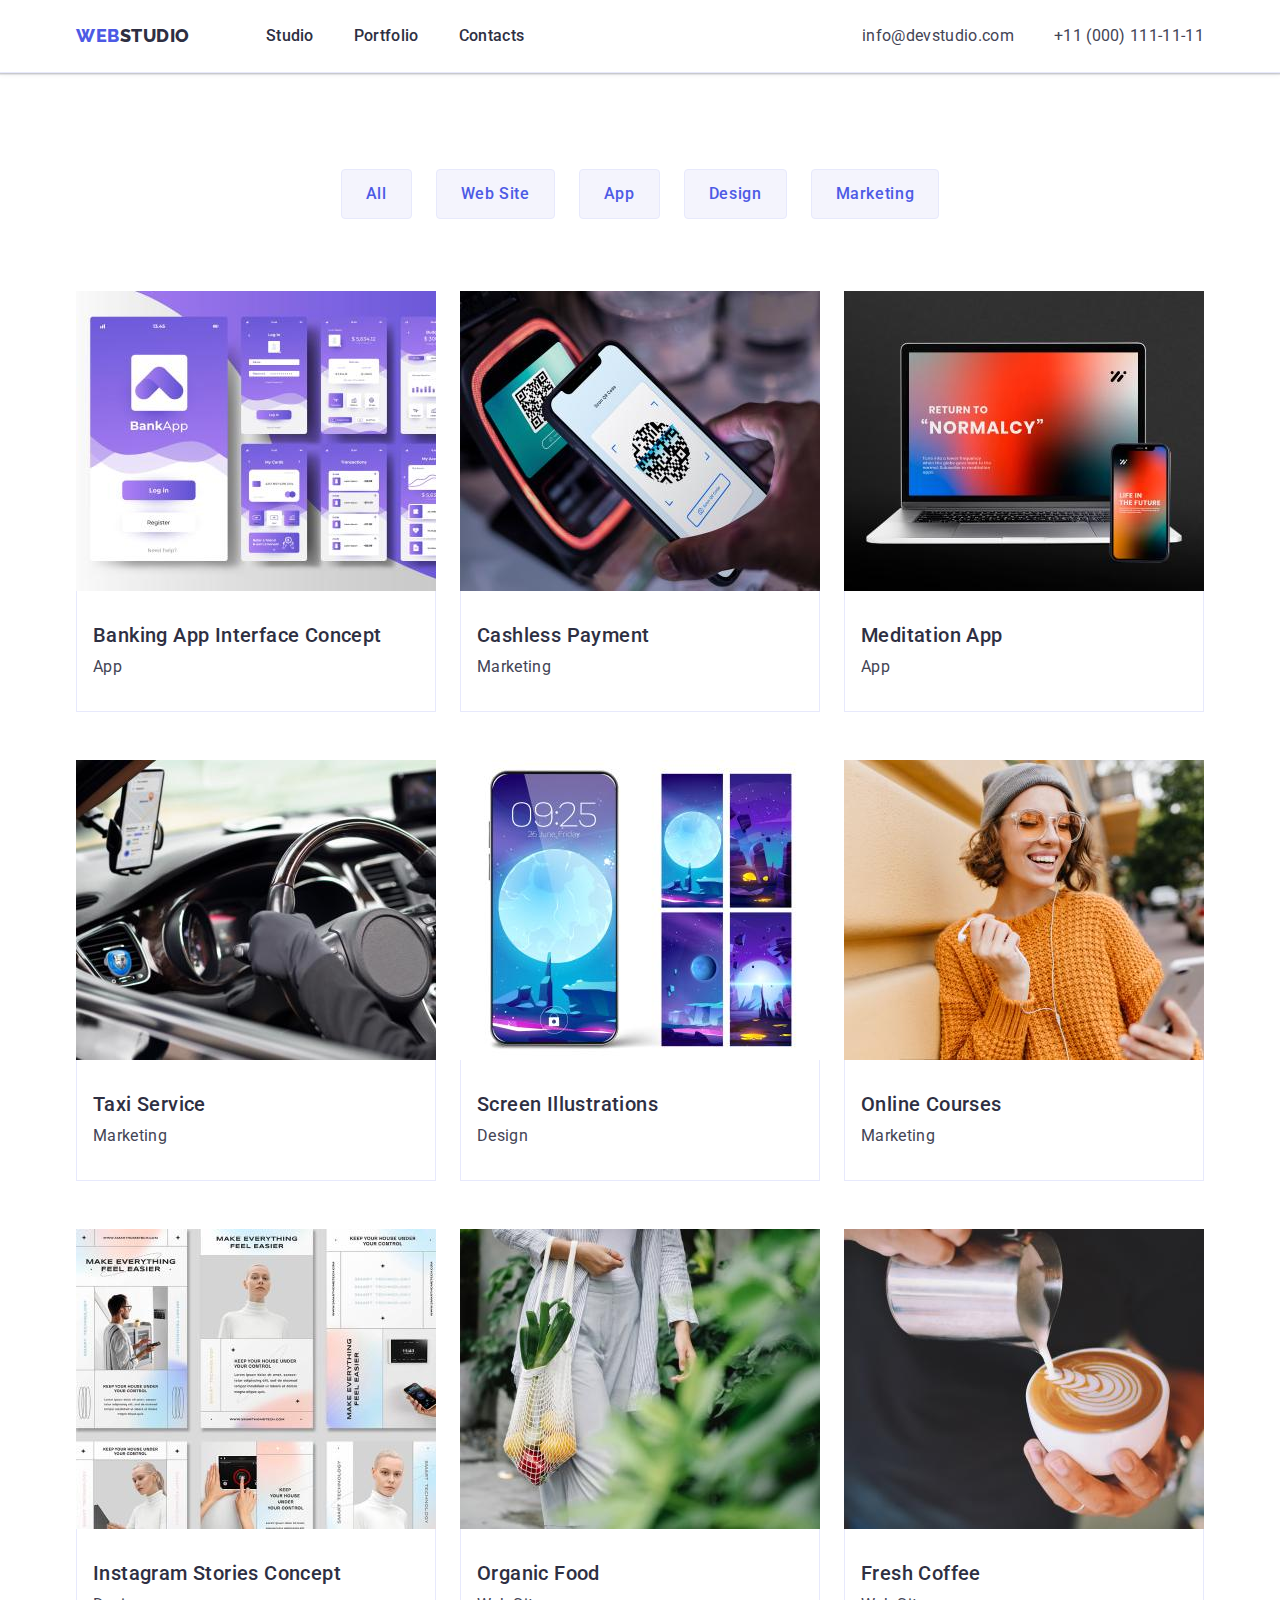
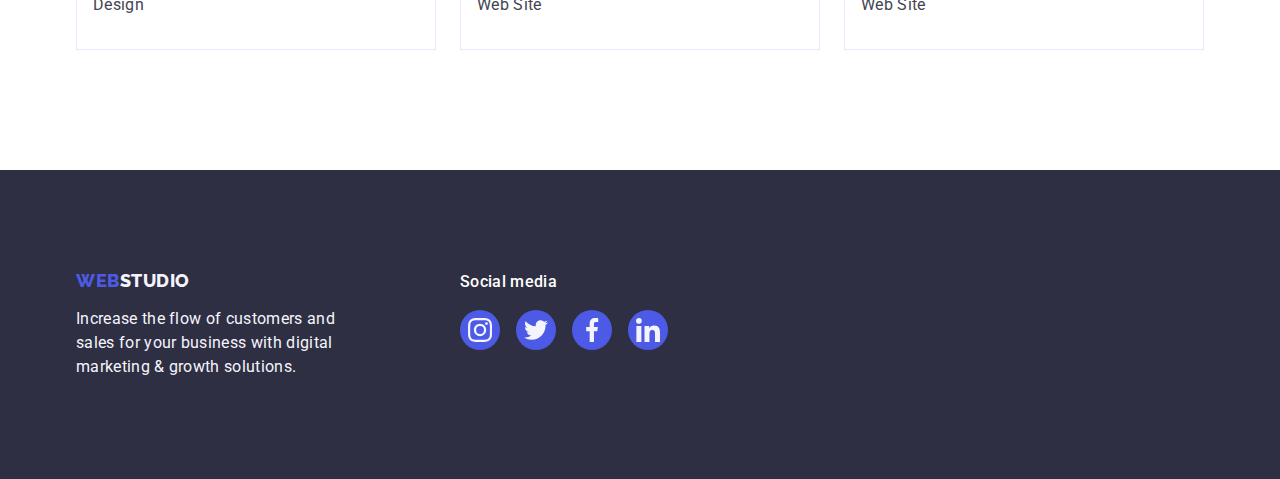
==== portfolio.html @ 7a31bd60 "Initial commit" ====
<!DOCTYPE html>
<html lang="en">
  <head>
    <meta charset="UTF-8" />
    <meta http-equiv="X-UA-Compatible" content="IE=edge" />
    <meta name="viewport" content="width=device-width, initial-scale=1.0" />
    <title>Portfolio</title>

    <link rel="preconnect" href="https://fonts.googleapis.com" />
    <link rel="preconnect" href="https://fonts.gstatic.com" crossorigin />
    <link
      href="https://fonts.googleapis.com/css2?family=Raleway:wght@800&family=Roboto:wght@400;500;700&display=swap"
      rel="stylesheet"
    />
    <link rel="stylesheet" href="./css/modern-normalize.min.css" />
    <link rel="stylesheet" href="./css/styles.css" />
  </head>
  <body>
    <!-- Header section -->
    <header class="header">
      <div class="header-container container">
        <nav class="header-nav">
          <a class="header-nav-logo link" href="./index.html"
            >Web<span class="dark-logo">Studio</span>
          </a>

          <ul class="header-nav-list list">
            <li class="header-nav-item"><a href="./index.html" class="nav-link link">Studio</a></li>
            <li class="header-nav-item"
              ><a class="nav-link link" href="./portfolio.html">Portfolio</a></li
            >
            <li class="header-nav-item"><a class="nav-link link" href="">Contacts</a></li>
          </ul>
        </nav>
        <address class="header-contacts">
          <ul class="header-contacts-list list">
            <li class="header-contacts-item"
              ><a class="contact-link link" href="mailto:info@devstudio.com"
                >info@devstudio.com</a
              ></li
            >
            <li class="header-contacts-item"
              ><a class="contact-link link" href="tel:+110001111111">+11 (000) 111-11-11</a></li
            >
          </ul>
        </address>
      </div>
    </header>

    <main>
      <section class="portfolio">
        <div class="container">
          <h1 hidden>Portfolio</h1>
          <!-- Filters -->
          <ul class="filters-list list">
            <li class="filter-item"><button class="filter-btn" type="button">All</button></li>
            <li class="filter-item"><button class="filter-btn" type="button">Web Site</button></li>
            <li class="filter-item"><button class="filter-btn" type="button">App</button></li>
            <li class="filter-item"><button class="filter-btn" type="button">Design</button></li>
            <li class="filter-item"><button class="filter-btn" type="button">Marketing</button></li>
          </ul>
          <!-- Portfolio -->
          <ul class="portfolio-list list">
            <li class="portfollio-item">
              <a class="portfolio-link link" href="">
                <img
                  class="portfolio-img"
                  src="./images/portfolio/img8.jpg"
                  alt="Banking App Interface Concept"
                  height="300"
                  width="360"
                />
                <div class="portfolio-project">
                  <h2 class="portfolio-subtitle subtitle">Banking App Interface Concept</h2>
                  <p class="portfolio-desc">App</p>
                </div></a
              >
            </li>
            <li class="portfollio-item">
              <a class="portfolio-link link" href="">
                <img
                  class="portfolio-img"
                  src="./images/portfolio/img9.jpg"
                  alt="Cashless Payment"
                  height="300"
                  width="360"
                />
                <div class="portfolio-project">
                  <h2 class="portfolio-subtitle subtitle">Cashless Payment</h2>
                  <p class="portfolio-desc">Marketing</p>
                </div></a
              >
            </li>
            <li class="portfollio-item">
              <a class="portfolio-link link" href="">
                <img
                  class="portfolio-img"
                  src="./images/portfolio/img10.jpg"
                  alt="Meditation App"
                  height="300"
                  width="360"
                />
                <div class="portfolio-project">
                  <h2 class="portfolio-subtitle subtitle">Meditation App</h2>
                  <p class="portfolio-desc">App</p>
                </div>
              </a>
            </li>
            <li class="portfollio-item">
              <a class="portfolio-link link" href="">
                <img
                  class="portfolio-img"
                  src="./images/portfolio/img11.jpg"
                  alt="Taxi Service"
                  height="300"
                  width="360"
                />
                <div class="portfolio-project">
                  <h2 class="portfolio-subtitle subtitle">Taxi Service</h2>
                  <p class="portfolio-desc">Marketing</p>
                </div></a
              >
            </li>
            <li class="portfollio-item">
              <a class="portfolio-link link" href="">
                <img
                  class="portfolio-img"
                  src="./images/portfolio/img12.jpg"
                  alt="Screen Illustrations"
                  height="300"
                  width="360"
                />
                <div class="portfolio-project">
                  <h2 class="portfolio-subtitle subtitle">Screen Illustrations</h2>
                  <p class="portfolio-desc">Design</p></div
                ></a
              >
            </li>
            <li class="portfollio-item">
              <a class="portfolio-link link" href="">
                <img
                  class="portfolio-img"
                  src="./images/portfolio/img13.jpg"
                  alt="Online Courses"
                  height="300"
                  width="360"
                />
                <div class="portfolio-project">
                  <h2 class="portfolio-subtitle subtitle">Online Courses</h2>
                  <p class="portfolio-desc">Marketing</p></div
                ></a
              >
            </li>
            <li class="portfollio-item">
              <a class="portfolio-link link" href="">
                <img
                  class="portfolio-img"
                  src="./images/portfolio/img14.jpg"
                  alt="Instagram Stories Concept"
                  height="300"
                  width="360"
                />
                <div class="portfolio-project">
                  <h2 class="portfolio-subtitle subtitle">Instagram Stories Concept</h2>
                  <p class="portfolio-desc">Design</p>
                </div></a
              >
            </li>
            <li class="portfollio-item">
              <a class="portfolio-link link" href="">
                <img
                  class="portfolio-img"
                  src="./images/portfolio/img15.jpg"
                  alt="Organic Food"
                  height="300"
                  width="360"
                />
                <div class="portfolio-project">
                  <h2 class="portfolio-subtitle subtitle">Organic Food</h2>
                  <p class="portfolio-desc">Web Site</p>
                </div></a
              >
            </li>
            <li class="portfollio-item">
              <a class="portfolio-link link" href="">
                <img
                  class="portfolio-img"
                  src="./images/portfolio/img16.jpg"
                  alt="Fresh Coffee"
                  height="300"
                  width="360"
                />
                <div class="portfolio-project">
                  <h2 class="portfolio-subtitle subtitle">Fresh Coffee</h2>
                  <p class="portfolio-desc">Web Site</p>
                </div></a
              >
            </li>
          </ul>
        </div>
      </section>
    </main>
    <footer class="footer">
      <div class="footer-container container">
        <div class="logo-container">
          <a class="footer-logo link" href="./index.html"
            >Web<span class="light-logo">Studio</span></a
          >
          <p class="footer-desc">
            Increase the flow of customers and sales for your business with digital marketing &
            growth solutions.
          </p></div
        >
        <div class="media-container">
          <p class="media-title">Social media</p>
          <ul class="media-list list">
            <li class="media-item">
              <a class="media-link link" href="" target="_blank" rel="noopener noreferrer">
                <svg class="media-icons" width="24" height="24">
                  <use href="./images/icons.svg#icon-instagram"></use>
                </svg>
              </a>
            </li>
            <li class="media-item">
              <a class="media-link link" href="" target="_blank" rel="noopener noreferrer">
                <svg class="media-icons" width="24" height="24">
                  <use href="./images/icons.svg#icon-twitter"></use>
                </svg> </a
            ></li>
            <li class="media-item">
              <a class="media-link link" href="" target="_blank" rel="noopener noreferrer">
                <svg class="media-icons" width="24" height="24">
                  <use href="./images/icons.svg#icon-facebook"></use>
                </svg> </a
            ></li>
            <li class="media-item">
              <a class="media-link link" href="" target="_blank" rel="noopener noreferrer">
                <svg class="media-icons" width="24" height="24">
                  <use href="./images/icons.svg#icon-linkedin"></use>
                </svg> </a
            ></li>
          </ul>
        </div>
      </div>
    </footer>
  </body>
</html>
---- css/styles.css ----
/**
  |============================
  | Root styles
  |============================
*/
:root {
    /* Colors */
    --color-iris: #4d5ae5;
    --color-ocean: #404bbf;
    --color-navy-blue: #2e2f42;
    --color-green: #31d0aa;
    --color-slate: #434455;
    --color-light-slate: #8e8f99;
    --color-cornflower: #e7e9fc;
    --color-cloud: #f4f4fd;
    --color-white: #ffffff;
    --color-dairy: #fcfcfc;
    --color-bgd: #2e2f42;

    /* Fonts */
    --primary-font: 'Roboto', sans-serif;
    --secondary-font: 'Raleway', sans-serif;
}

/* Flex */

/**
  |============================
  | Base styles
  |============================
*/
body {
    color: var(--color-slate);
    background-color: var(--color-white);
    font-size: 16px;
    font-family: "Roboto", sans-serif;
    line-height: 1.5;
    letter-spacing: 0.02em;
}

.container {
    width: 1158px;
    margin: 0 auto;
    padding: 0 15px;
}

/* reset start */
h1,
h2,
h3,
h4,
h5,
h6,
ul,
p {
    margin: 0;
}

img {
    display: block;
    max-width: 100%;
    height: auto;
}

button {
    cursor: pointer;
}

.list {
    list-style: none;
    margin: 0;
    padding: 0;
}

.link {
    text-decoration: none;
}

.visually-hidden {
    position: absolute;
    width: 1px;
    height: 1px;
    margin: -1px;
    border: 0;
    padding: 0;
    white-space: nowrap;
    clip-path: inset(100%);
    clip: rect(0 0 0 0);
    overflow: hidden;
}

section {}

/**
  |============================
  | Header styles
  |============================
*/
.header {
    border-bottom: 1px solid #e7e9fc;
    box-shadow: 0px 2px 1px rgba(46, 47, 66, 0.08), 0px 1px 1px rgba(46, 47, 66, 0.16), 0px 1px 6px rgba(46, 47, 66, 0.08);
}

.header-container {
    display: flex;
    align-items: center;
}


.header-nav {
    display: flex;
    align-items: center;
}

.header-nav-logo {
    color: var(--color-iris);
    font-family: var(--secondary-font);
    font-weight: 800;
    font-size: 18px;
    line-height: 1.17;
    letter-spacing: 0.03em;
    text-transform: uppercase;
    text-decoration: none;
    margin-right: 76px;
    align-items: center;
}

.dark-logo {
    color: var(--color-navy-blue);
}

.header-nav {
    margin-right: auto;
}

.header-nav-list {
    display: flex;
    align-items: center;
    gap: 40px;
}

.nav-link {
    display: block;
    padding: 24px 0;
    font-weight: 500;
    font-style: normal;
    color: var(--color-navy-blue);
}

.nav-link:hover,
.nav-link:focus {
    color: var(--color-ocean);
}

.header-contacts {
    font-style: normal;
    color: var(--color-slate);
}

.header-contacts-list {
    display: flex;
    margin-right: auto;
    gap: 40px;
}

.contact-link {
    display: block;
    padding: 24px 0;
    font-weight: 400;
    font-style: normal;
    color: var(--color-slate);
}

.contact-link:hover,
.contact-link:focus {
    color: var(--color-ocean);
}

/**
  |============================
  | Hero styles
  |============================
*/
.hero {
    max-width: 1440px;
    margin-left: auto;
    margin-right: auto;
    background-color: var(--color-bgd);
    background-image: linear-gradient(rgba(46, 47, 66, 0.7),
            rgba(46, 47, 66, 0.7)), url(../images/hero/img17.jpg);
    background-repeat: no-repeat;
    background-position: center;
    background-size: cover;
    padding-top: 188px;
    padding-bottom: 188px;
    text-align: center;
}

.main-title {
    font-weight: 700;
    font-size: 56px;
    line-height: 1.07;
    letter-spacing: 0.02em;
    color: var(--color-white);
    max-width: 496px;
    margin-top: 0;
    margin-bottom: 48px;
    margin-left: auto;
    margin-right: auto;
}

.btn {
    min-width: 169px;
    height: 56px;
    padding: 16px 32px;
    border-radius: 4px;
    font-weight: 500;
    font-family: inherit;
    font-size: 16px;
    line-height: 1.5;
    letter-spacing: 0.04em;
    color: var(--color-white);
    background-color: var(--color-iris);
    display: block;
    margin: auto;
    border: none;
}

.btn:hover,
.btn:focus {
    background-color: var(--color-ocean);
}

/**
  |============================
  | Advantages styles
  |============================
*/
.advantages {
    padding: 120px 0;
}

.advantages-list {
    display: flex;
    align-items: baseline;
}

.advantage-item {
    width: 264px;
}

.advantage-item:not(:last-child) {
    margin-right: 24px;
}

.subtitle {
    font-weight: 500;
    font-size: 20px;
    line-height: 1.2;
    letter-spacing: 0.02em;
    color: var(--color-navy-blue);
    margin-bottom: 8px;
}

.desc {
    color: var(--color-slate);
}

.icons-container {
    display: flex;
    align-items: center;
    justify-content: center;
    margin-bottom: 8px;
    height: 112px;
    background: #F4F4FD;
    border-radius: 4px;
}

/*  

     */
/**
  |============================
  | Works styles
  |============================
*/
.title {
    color: var(--color-navy-blue);
    font-weight: 700;
    font-size: 36px;
    line-height: 1.11;
    text-align: center;
    text-transform: capitalize;
    letter-spacing: 0.02em;
    margin-top: 0;
    margin-bottom: 72px;
}

.works-list {
    display: flex;
    align-items: center;
}

.works-section {
    padding-bottom: 120px;
}

.works-item:not(:last-child) {
    margin-right: 24px;
}

/**
  |============================
  | Team styles
  |============================
*/
.team {
    background-color: var(--color-cloud);
    padding: 120px 0;
}

.team-list {
    display: flex;
    align-items: center;
}

.team-item {
    background-color: var(--color-white);
    box-shadow: 0px 1px 6px rgba(46, 47, 66, 0.08), 0px 1px 1px rgba(46, 47, 66, 0.16), 0px 2px 1px rgba(46, 47, 66, 0.08);
    border-radius: 0px 0px 4px 4px;
}

.team-item:not(:last-child) {
    margin-right: 24px;
}

.team-img {}

.team-desc {
    margin-bottom: 8px;
}

.team-name {
    padding: 32px 0;
    text-align: center;
    border-radius: 0px 0px 4px 4px;
}

/* Social icons */

.socials {
    display: flex;
    justify-content: center;
    align-items: center;
    gap: 24px;
}


.socials-item {}

.socials-link {
    display: flex;
    justify-content: center;
    align-items: center;
    width: 40px;
    height: 40px;
    border-radius: 50%;
    background-color: var(--color-iris);
}

.social-icons {
    fill: var(--color-cloud);
}

.socials-link:hover {
    background-color: var(--color-ocean);
}

.socials-link:focus {
    background-color: var(--color-ocean);
}

/**
  |============================
  | Customers styles
  |============================
*/

.customers {
    padding: 120px 0;
}

.customers-title {
    line-height: 1.1;
}

.customers-list {
    display: flex;
    justify-content: center;
    gap: 24px;
    flex-direction: row;
    align-items: flex-start;
    padding: 0px;
}

.customers-link {
    display: flex;
    justify-content: center;
    align-items: center;
    color: var(--color-light-slate);
    border: 1px solid var(--color-light-slate);
    border-radius: 4px;
    width: 168px;
    height: 88px;
}

.customers-icons {
    fill: currentColor;
}

.customers-link:hover .customers-icons,
.customers-link:focus .customers-icons {
    fill: var(--color-ocean);

}

.customers-link:hover,
.customers-link:focus {
    border-color: var(--color-ocean);
}

.customers-link:hover,
.customers-link:focus {
    color: var(--color-ocean);
}

/**
  |============================
  | Footer styles
  |============================
*/
.footer {
    background-color: var(--color-bgd);
    padding-top: 100px;
    padding-bottom: 100px;
}

.footer-container {
    display: flex;
    align-items: baseline;
}

.logo-container {
    display: inline-block;
    margin-right: 120px;
}

.footer-logo {
    color: var(--color-iris);
    font-family: var(--secondary-font);
    font-weight: 800;
    font-size: 18px;
    line-height: 1.17;
    letter-spacing: 0.03em;
    text-transform: uppercase;
    text-decoration: none;
    display: inline-block;
    margin-bottom: 16px;
}

.light-logo {
    color: var(--color-cloud);
}

.footer-desc {
    color: var(--color-cloud);
    max-width: 264px;
}

.media-container {
    display: inline-block;
}

.media-title {
    font-weight: 500;
    font-size: 16px;
    line-height: 24px;
    letter-spacing: 0.02em;
    color: var(--color-white);
    margin-bottom: 16px;
}

.media-list {
    display: flex;
    align-items: center;
    gap: 16px;
}

/* Media icons */


.media-link {
    display: flex;
    justify-content: center;
    align-items: center;
    width: 40px;
    height: 40px;
    border-radius: 50%;
    background-color: var(--color-iris);
}

.media-icons {
    fill: var(--color-cloud)
}

.media-link:hover,
.media-link:focus {
    background-color: var(--color-green);
}

/**
  |============================
  | Portfolio styles
  |============================
*/

.portfolio {
    padding: 96px 0 120px 0;
}

.portfolio-title {}

.filters-list {
    display: flex;
    align-items: center;
    margin: auto;
    margin-bottom: 72px;
    justify-content: center;
}

.filter-item:not(:last-child) {
    margin-right: 24px;
}

.filter-item {}

.filter-btn {
    font-family: inherit;
    background-color: var(--color-cloud);
    font-weight: 500;
    font-size: 16px;
    line-height: 1.5;
    letter-spacing: 0.04em;
    color: var(--color-iris);
    cursor: pointer;
    border: 1px solid #E7E9FC;
    border-radius: 4px;
    display: block;
    margin: auto;
    padding: 12px 24px;
}

.filter-btn:hover,
.filter-btn:focus {
    background-color: var(--color-ocean);
    color: var(--color-white);
    border: 1px solid transparent;
    box-shadow: 0px 3px 1px rgba(0, 0, 0, 0.1), 0px 2px 1px rgba(0, 0, 0, 0.08), 0px 2px 2px rgba(0, 0, 0, 0.12);
}

.portfolio-list {
    display: flex;
    flex-wrap: wrap;
    column-gap: 24px;
    row-gap: 48px;
}

.portfolio-project {
    padding: 32px 16px;
    border-top: none;
    border-right: 1px solid #E7E9FC;
    border-bottom: 1px solid #E7E9FC;
    border-left: 1px solid #E7E9FC;
}

.portfolio-subtitle {
    margin-bottom: 8px;
}

.portfolio-link {
    display: block;
}

.portfolio-link:hover {
    box-shadow:
        0px 1px 6px rgba(46, 47, 66, 0.08), 0px 1px 1px rgba(46, 47, 66, 0.16), 0px 2px 1px rgba(46, 47, 66, 0.08);
}

.portfolio-link:focus {
    box-shadow: 0px 1px 6px rgba(46, 47, 66, 0.08), 0px 1px 1px rgba(46, 47, 66, 0.16), 0px 2px 1px rgba(46, 47, 66, 0.08);
}

.portfolio-img {}

.portfolio-desc {
    color: var(--color-slate);
}

.portfolio-view {}
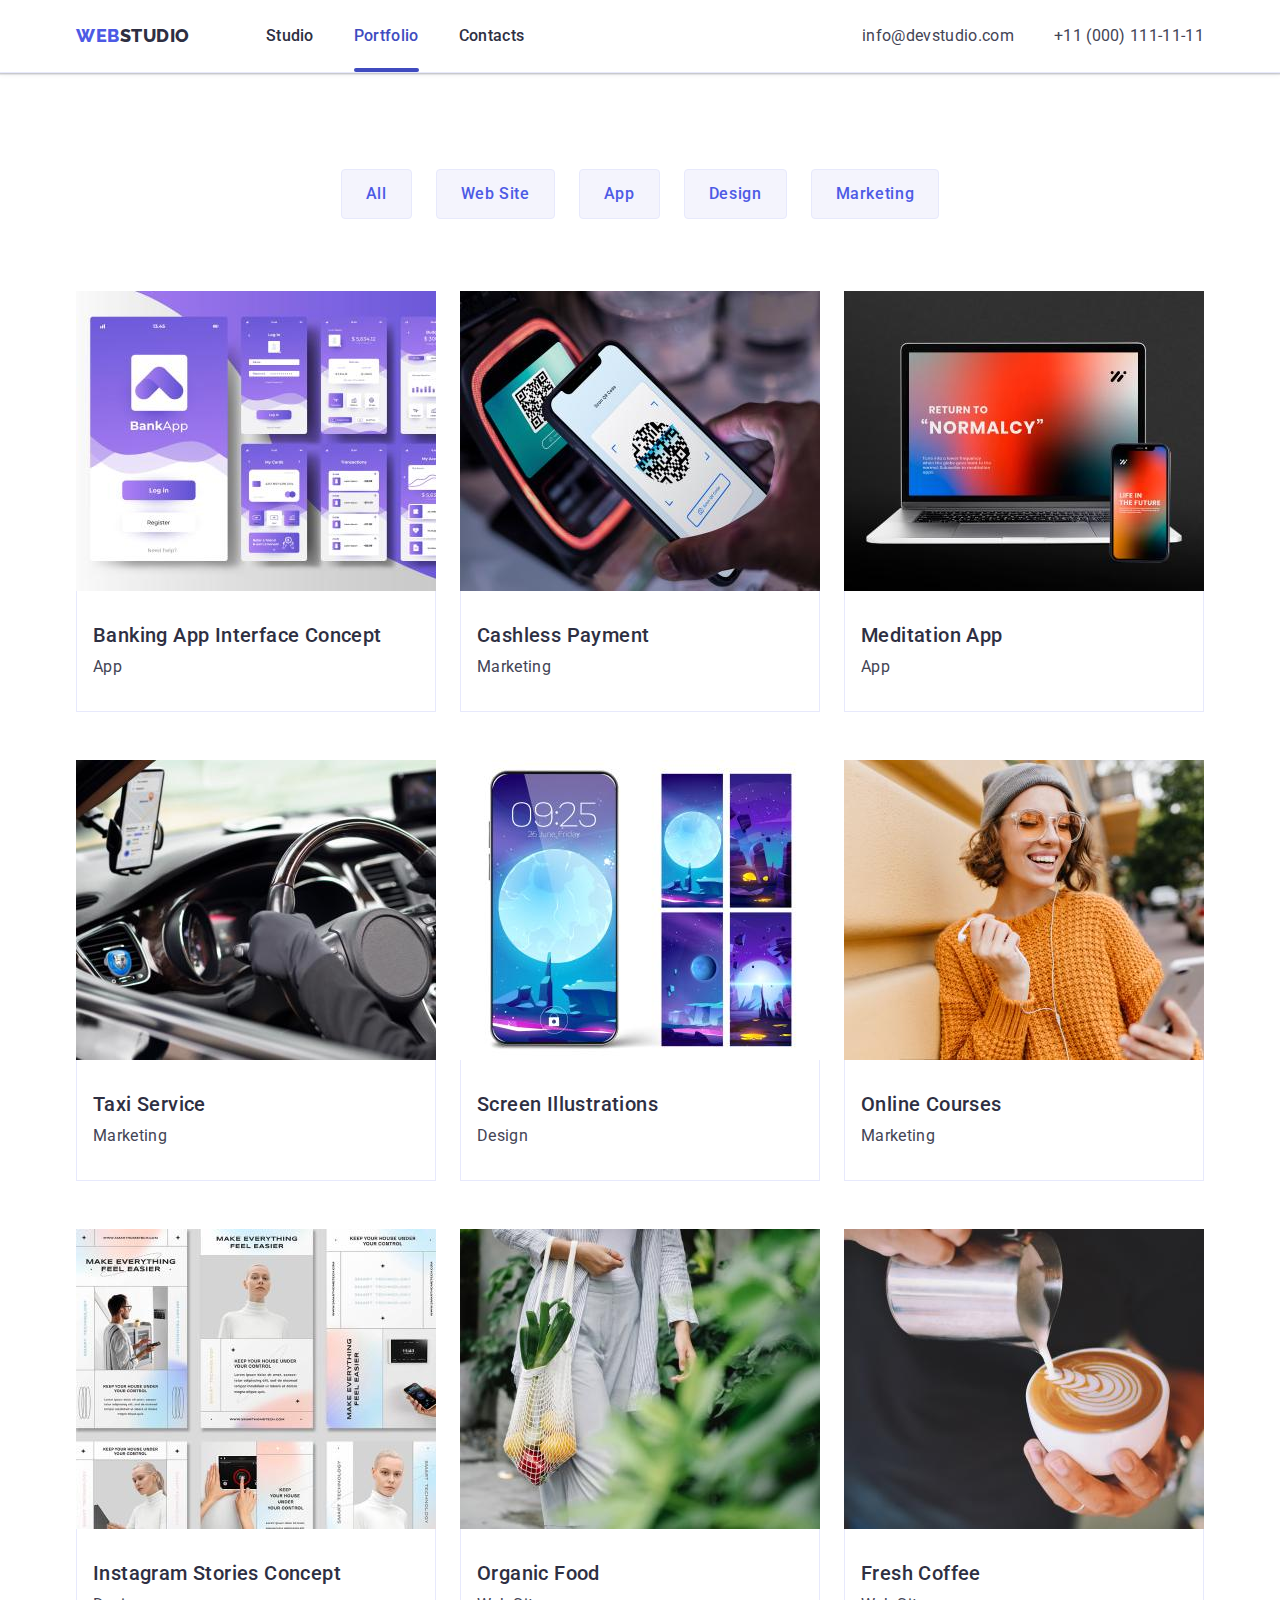
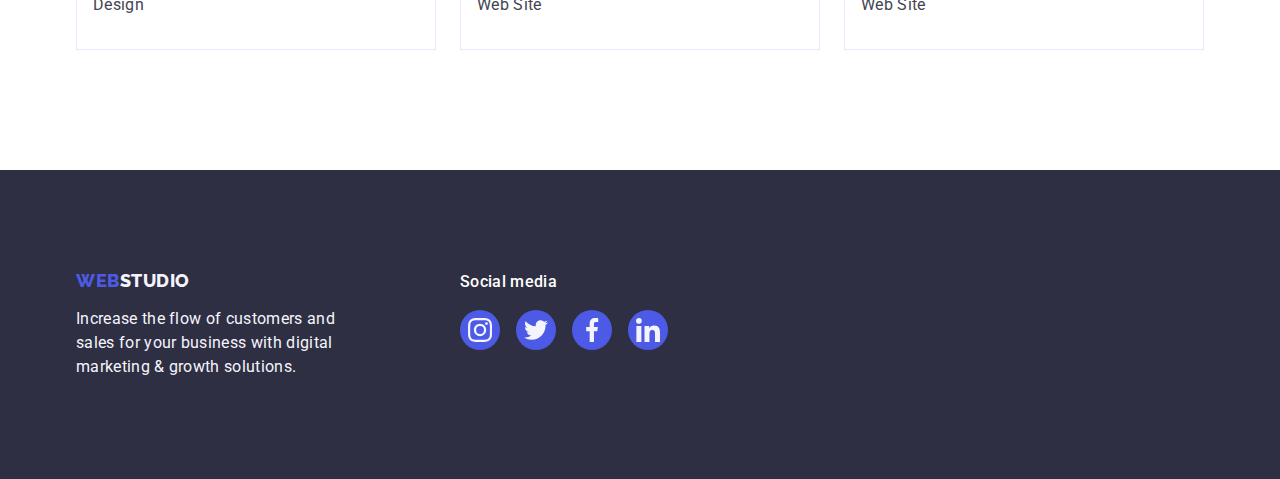
==== commit d1eaf7e5: "first" ====
--- a/portfolio.html
+++ b/portfolio.html
@@ -27,7 +27,7 @@
           <ul class="header-nav-list list">
             <li class="header-nav-item"><a href="./index.html" class="nav-link link">Studio</a></li>
             <li class="header-nav-item"
-              ><a class="nav-link link" href="./portfolio.html">Portfolio</a></li
+              ><a class="nav-link link active" href="./portfolio.html">Portfolio</a></li
             >
             <li class="header-nav-item"><a class="nav-link link" href="">Contacts</a></li>
           </ul>
@@ -63,28 +63,45 @@
           <ul class="portfolio-list list">
             <li class="portfollio-item">
               <a class="portfolio-link link" href="">
-                <img
-                  class="portfolio-img"
-                  src="./images/portfolio/img8.jpg"
-                  alt="Banking App Interface Concept"
-                  height="300"
-                  width="360"
-                />
+                <div class="portfolio-thumb">
+                  <img
+                    class="portfolio-img"
+                    src="./images/portfolio/img8.jpg"
+                    alt="Banking App Interface Concept"
+                    height="300"
+                    width="360"
+                  />
+                  <div class="portfolio-overlay">
+                    <p class="overlay-text"
+                      >14 Stylish and User-Friendly App Design Concepts · Task Manager App · Calorie
+                      Tracker App · Exotic Fruit Ecommerce App · Cloud Storage App</p
+                    >
+                  </div>
+                </div>
                 <div class="portfolio-project">
                   <h2 class="portfolio-subtitle subtitle">Banking App Interface Concept</h2>
                   <p class="portfolio-desc">App</p>
-                </div></a
-              >
-            </li>
-            <li class="portfollio-item">
-              <a class="portfolio-link link" href="">
-                <img
-                  class="portfolio-img"
-                  src="./images/portfolio/img9.jpg"
-                  alt="Cashless Payment"
-                  height="300"
-                  width="360"
-                />
+                </div>
+              </a>
+            </li>
+            <li class="portfollio-item">
+              <a class="portfolio-link link" href="">
+                <div class="portfolio-thumb">
+                  <img
+                    class="portfolio-img"
+                    src="./images/portfolio/img9.jpg"
+                    alt="Cashless Payment"
+                    height="300"
+                    width="360"
+                  />
+                  <div class="portfolio-overlay">
+                    <p class="overlay-text"
+                      >14 Stylish and User-Friendly App Design Concepts · Task Manager App · Calorie
+                      Tracker App · Exotic Fruit Ecommerce App · Cloud Storage App</p
+                    >
+                  </div>
+                </div>
+
                 <div class="portfolio-project">
                   <h2 class="portfolio-subtitle subtitle">Cashless Payment</h2>
                   <p class="portfolio-desc">Marketing</p>
@@ -93,13 +110,21 @@
             </li>
             <li class="portfollio-item">
               <a class="portfolio-link link" href="">
-                <img
-                  class="portfolio-img"
-                  src="./images/portfolio/img10.jpg"
-                  alt="Meditation App"
-                  height="300"
-                  width="360"
-                />
+                <div class="portfolio-thumb"
+                  ><img
+                    class="portfolio-img"
+                    src="./images/portfolio/img10.jpg"
+                    alt="Meditation App"
+                    height="300"
+                    width="360"
+                  />
+                  <div class="portfolio-overlay">
+                    <p class="overlay-text"
+                      >14 Stylish and User-Friendly App Design Concepts · Task Manager App · Calorie
+                      Tracker App · Exotic Fruit Ecommerce App · Cloud Storage App</p
+                    >
+                  </div></div
+                >
                 <div class="portfolio-project">
                   <h2 class="portfolio-subtitle subtitle">Meditation App</h2>
                   <p class="portfolio-desc">App</p>
@@ -108,28 +133,44 @@
             </li>
             <li class="portfollio-item">
               <a class="portfolio-link link" href="">
-                <img
-                  class="portfolio-img"
-                  src="./images/portfolio/img11.jpg"
-                  alt="Taxi Service"
-                  height="300"
-                  width="360"
-                />
+                <div class="portfolio-thumb"
+                  ><img
+                    class="portfolio-img"
+                    src="./images/portfolio/img11.jpg"
+                    alt="Taxi Service"
+                    height="300"
+                    width="360"
+                  />
+                  <div class="portfolio-overlay">
+                    <p class="overlay-text"
+                      >14 Stylish and User-Friendly App Design Concepts · Task Manager App · Calorie
+                      Tracker App · Exotic Fruit Ecommerce App · Cloud Storage App</p
+                    >
+                  </div>
+                </div>
                 <div class="portfolio-project">
                   <h2 class="portfolio-subtitle subtitle">Taxi Service</h2>
                   <p class="portfolio-desc">Marketing</p>
-                </div></a
-              >
-            </li>
-            <li class="portfollio-item">
-              <a class="portfolio-link link" href="">
-                <img
-                  class="portfolio-img"
-                  src="./images/portfolio/img12.jpg"
-                  alt="Screen Illustrations"
-                  height="300"
-                  width="360"
-                />
+                </div>
+              </a>
+            </li>
+            <li class="portfollio-item">
+              <a class="portfolio-link link" href="">
+                <div class="portfolio-thumb">
+                  <img
+                    class="portfolio-img"
+                    src="./images/portfolio/img12.jpg"
+                    alt="Screen Illustrations"
+                    height="300"
+                    width="360"
+                  />
+                  <div class="portfolio-overlay">
+                    <p class="overlay-text"
+                      >14 Stylish and User-Friendly App Design Concepts · Task Manager App · Calorie
+                      Tracker App · Exotic Fruit Ecommerce App · Cloud Storage App</p
+                    >
+                  </div></div
+                >
                 <div class="portfolio-project">
                   <h2 class="portfolio-subtitle subtitle">Screen Illustrations</h2>
                   <p class="portfolio-desc">Design</p></div
@@ -138,13 +179,21 @@
             </li>
             <li class="portfollio-item">
               <a class="portfolio-link link" href="">
-                <img
-                  class="portfolio-img"
-                  src="./images/portfolio/img13.jpg"
-                  alt="Online Courses"
-                  height="300"
-                  width="360"
-                />
+                <div class="portfolio-thumb"
+                  ><img
+                    class="portfolio-img"
+                    src="./images/portfolio/img13.jpg"
+                    alt="Online Courses"
+                    height="300"
+                    width="360"
+                  />
+                  <div class="portfolio-overlay">
+                    <p class="overlay-text"
+                      >14 Stylish and User-Friendly App Design Concepts · Task Manager App · Calorie
+                      Tracker App · Exotic Fruit Ecommerce App · Cloud Storage App</p
+                    >
+                  </div>
+                </div>
                 <div class="portfolio-project">
                   <h2 class="portfolio-subtitle subtitle">Online Courses</h2>
                   <p class="portfolio-desc">Marketing</p></div
@@ -153,13 +202,21 @@
             </li>
             <li class="portfollio-item">
               <a class="portfolio-link link" href="">
-                <img
-                  class="portfolio-img"
-                  src="./images/portfolio/img14.jpg"
-                  alt="Instagram Stories Concept"
-                  height="300"
-                  width="360"
-                />
+                <div class="portfolio-thumb"
+                  ><img
+                    class="portfolio-img"
+                    src="./images/portfolio/img14.jpg"
+                    alt="Instagram Stories Concept"
+                    height="300"
+                    width="360"
+                  />
+                  <div class="portfolio-overlay">
+                    <p class="overlay-text"
+                      >14 Stylish and User-Friendly App Design Concepts · Task Manager App · Calorie
+                      Tracker App · Exotic Fruit Ecommerce App · Cloud Storage App</p
+                    >
+                  </div>
+                </div>
                 <div class="portfolio-project">
                   <h2 class="portfolio-subtitle subtitle">Instagram Stories Concept</h2>
                   <p class="portfolio-desc">Design</p>
@@ -168,13 +225,21 @@
             </li>
             <li class="portfollio-item">
               <a class="portfolio-link link" href="">
-                <img
-                  class="portfolio-img"
-                  src="./images/portfolio/img15.jpg"
-                  alt="Organic Food"
-                  height="300"
-                  width="360"
-                />
+                <div class="portfolio-thumb"
+                  ><img
+                    class="portfolio-img"
+                    src="./images/portfolio/img15.jpg"
+                    alt="Organic Food"
+                    height="300"
+                    width="360"
+                  />
+                  <div class="portfolio-overlay">
+                    <p class="overlay-text"
+                      >14 Stylish and User-Friendly App Design Concepts · Task Manager App · Calorie
+                      Tracker App · Exotic Fruit Ecommerce App · Cloud Storage App</p
+                    >
+                  </div>
+                </div>
                 <div class="portfolio-project">
                   <h2 class="portfolio-subtitle subtitle">Organic Food</h2>
                   <p class="portfolio-desc">Web Site</p>
@@ -183,13 +248,21 @@
             </li>
             <li class="portfollio-item">
               <a class="portfolio-link link" href="">
-                <img
-                  class="portfolio-img"
-                  src="./images/portfolio/img16.jpg"
-                  alt="Fresh Coffee"
-                  height="300"
-                  width="360"
-                />
+                <div class="portfolio-thumb"
+                  ><img
+                    class="portfolio-img"
+                    src="./images/portfolio/img16.jpg"
+                    alt="Fresh Coffee"
+                    height="300"
+                    width="360"
+                  />
+                  <div class="portfolio-overlay">
+                    <p class="overlay-text"
+                      >14 Stylish and User-Friendly App Design Concepts · Task Manager App · Calorie
+                      Tracker App · Exotic Fruit Ecommerce App · Cloud Storage App</p
+                    >
+                  </div></div
+                >
                 <div class="portfolio-project">
                   <h2 class="portfolio-subtitle subtitle">Fresh Coffee</h2>
                   <p class="portfolio-desc">Web Site</p>
--- a/css/styles.css
+++ b/css/styles.css
@@ -17,12 +17,12 @@
     --color-dairy: #fcfcfc;
     --color-bgd: #2e2f42;
 
+    --anim: 250ms cubic-bezier(0.4, 0, 0.2, 1);
+
     /* Fonts */
     --primary-font: 'Roboto', sans-serif;
     --secondary-font: 'Raleway', sans-serif;
 }
-
-/* Flex */
 
 /**
   |============================
@@ -89,8 +89,6 @@
     overflow: hidden;
 }
 
-section {}
-
 /**
   |============================
   | Header styles
@@ -106,10 +104,10 @@
     align-items: center;
 }
 
-
 .header-nav {
     display: flex;
     align-items: center;
+    margin-right: auto;
 }
 
 .header-nav-logo {
@@ -129,14 +127,14 @@
     color: var(--color-navy-blue);
 }
 
-.header-nav {
-    margin-right: auto;
-}
-
 .header-nav-list {
     display: flex;
     align-items: center;
     gap: 40px;
+}
+
+.header-nav-item {
+    position: relative;
 }
 
 .nav-link {
@@ -145,6 +143,27 @@
     font-weight: 500;
     font-style: normal;
     color: var(--color-navy-blue);
+    transition: color var(--anim);
+}
+
+.nav-link.active {
+    color: var(--color-ocean);
+}
+
+.nav-link::after {
+    content: '';
+    display: block;
+    position: absolute;
+    bottom: 0;
+    left: 0;
+    width: 100%;
+    height: 4px;
+    border-radius: 2px;
+
+}
+
+.nav-link.active::after {
+    background: var(--color-ocean);
 }
 
 .nav-link:hover,
@@ -169,6 +188,7 @@
     font-weight: 400;
     font-style: normal;
     color: var(--color-slate);
+    transition: color var(--anim);
 }
 
 .contact-link:hover,
@@ -224,6 +244,7 @@
     display: block;
     margin: auto;
     border: none;
+    transition: background-color var(--anim);
 }
 
 .btn:hover,
@@ -366,6 +387,7 @@
     height: 40px;
     border-radius: 50%;
     background-color: var(--color-iris);
+    transition: background-color var(--anim);
 }
 
 .social-icons {
@@ -412,6 +434,7 @@
     border-radius: 4px;
     width: 168px;
     height: 88px;
+    transition: fill var(--anim), border-color var(--anim), color var(--anim);
 }
 
 .customers-icons {
@@ -507,6 +530,7 @@
     height: 40px;
     border-radius: 50%;
     background-color: var(--color-iris);
+    transition: background-color var(--anim);
 }
 
 .media-icons {
@@ -558,6 +582,7 @@
     display: block;
     margin: auto;
     padding: 12px 24px;
+    transition: background-color var(--anim), color var(--anim), border var(--anim), box-shadow var(--anim);
 }
 
 .filter-btn:hover,
@@ -589,6 +614,7 @@
 
 .portfolio-link {
     display: block;
+    transition: box-shadow var(--anim);
 }
 
 .portfolio-link:hover {
@@ -600,10 +626,115 @@
     box-shadow: 0px 1px 6px rgba(46, 47, 66, 0.08), 0px 1px 1px rgba(46, 47, 66, 0.16), 0px 2px 1px rgba(46, 47, 66, 0.08);
 }
 
-.portfolio-img {}
-
 .portfolio-desc {
     color: var(--color-slate);
 }
 
-.portfolio-view {}+.portfolio-view {}
+
+.portfolio-thumb {
+    position: relative;
+    overflow: hidden;
+}
+
+.portfolio-img {}
+
+.portfolio-overlay {
+    position: absolute;
+    width: 100%;
+    height: 100%;
+    top: 0;
+    left: 0;
+    background-color: var(--color-iris);
+    padding: 40px 32px;
+    transform: translateY(100%);
+    transition: transform var(--anim);
+}
+
+.portfolio-link:hover .portfolio-overlay {
+    transform: translateY(0%);
+}
+
+.overlay-text {
+    font-weight: 400;
+    font-size: 16px;
+    line-height: 1.5;
+    letter-spacing: 0.02em;
+    color: var(--color-cloud);
+}
+
+/**
+  |============================
+  | Modal window
+  |============================
+*/
+
+.backdrop {
+    position: fixed;
+    top: 0;
+    left: 0;
+    width: 100%;
+    height: 100%;
+    background: rgba(46, 47, 66, 0.4);
+    z-index: 1;
+    transition: opacity var(--anim), visibility 300ms scale;
+}
+
+.backdrop.is-hidden {
+    opacity: 0;
+    pointer-events: none;
+    visibility: hidden;
+    transition-delay: 350ms;
+}
+
+.modal {
+    position: absolute;
+    top: calc(50%);
+    left: calc(50%);
+    transform: translate(-50%, -50%);
+    width: 408px;
+    height: 584px;
+    background: var(--color-dairy);
+    box-shadow: 0px 1px 1px rgba(0, 0, 0, 0.14), 0px 1px 3px rgba(0, 0, 0, 0.12), 0px 2px 1px rgba(0, 0, 0, 0.2);
+    border-radius: 4px;
+    transition: opacity 250ms ease-in, transform 250ms ease-in;
+    transition-delay: 300ms;
+}
+
+.backdrop.is-hidden.modal {
+    opacity: 0;
+    transform: translate(-50%, -70%);
+    transition-delay: 0ms;
+}
+
+.modal-close-btn {
+    position: absolute;
+    top: 24px;
+    right: 24px;
+    width: 24px;
+    height: 24px;
+    display: flex;
+    align-items: center;
+    justify-content: center;
+    padding: 0;
+    background: var(--color-cornflower);
+    border: 1px solid rgba(0, 0, 0, 0.1);
+    border-radius: 50%;
+}
+
+.modal-close-icon {
+    fill: var(--color-bgd);
+}
+
+.modal-close-btn:hover,
+.modal-close-btn:focus {
+    background: var(--color-ocean);
+}
+
+.modal-close-btn:hover .modal-close-icon,
+.modal-close-btn:focus .modal-close-icon {
+    fill: var(--color-white);
+}
+
+.modal-close-icon:hover,
+.modal-close-icon:focus {}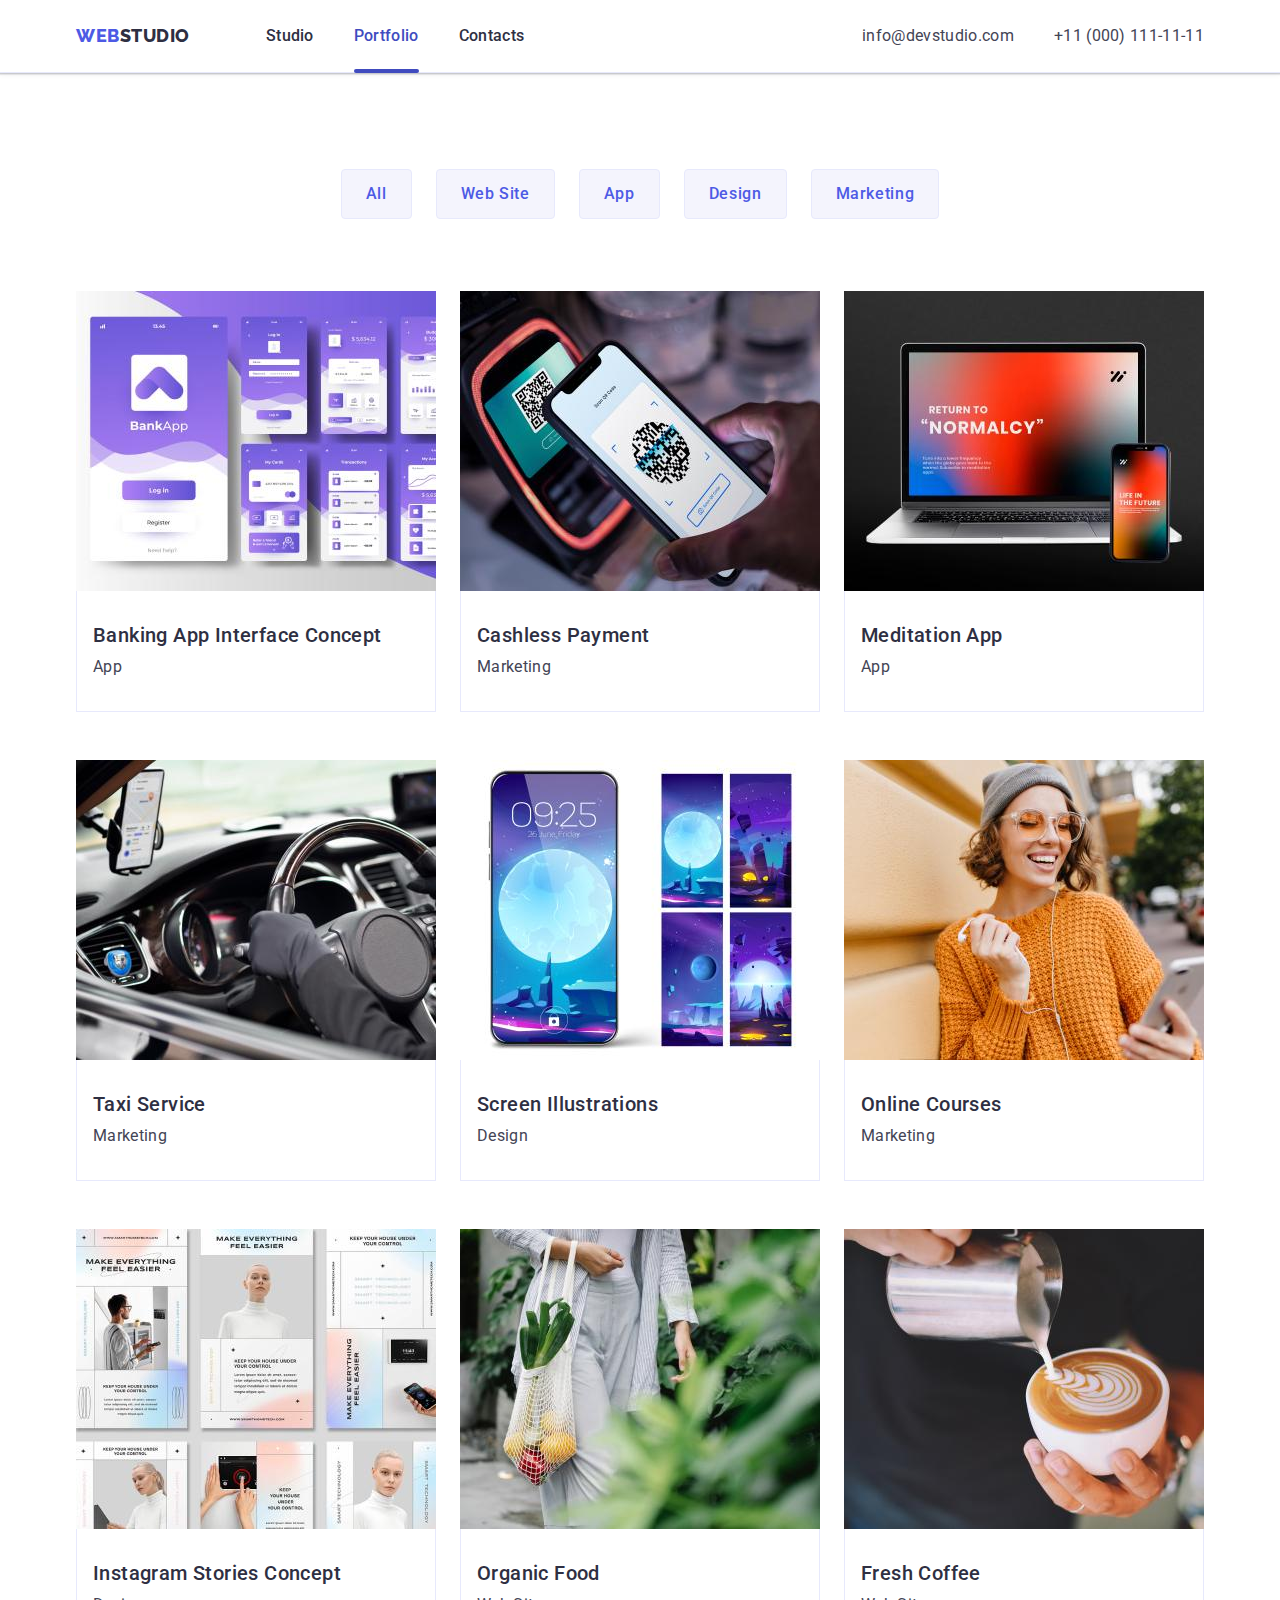
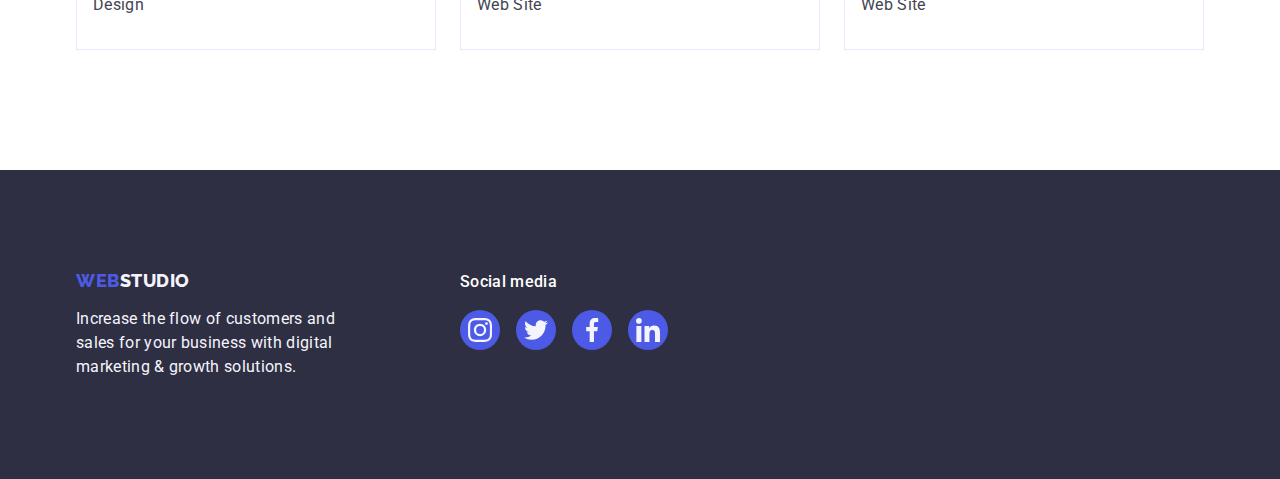
==== commit 2d2289ea: "3" ====
--- a/portfolio.html
+++ b/portfolio.html
@@ -71,12 +71,12 @@
                     height="300"
                     width="360"
                   />
-                  <div class="portfolio-overlay">
-                    <p class="overlay-text"
-                      >14 Stylish and User-Friendly App Design Concepts · Task Manager App · Calorie
-                      Tracker App · Exotic Fruit Ecommerce App · Cloud Storage App</p
-                    >
-                  </div>
+                  <!-- <div class="portfolio-overlay"> -->
+                  <p class="overlay-text"
+                    >14 Stylish and User-Friendly App Design Concepts · Task Manager App · Calorie
+                    Tracker App · Exotic Fruit Ecommerce App · Cloud Storage App</p
+                  >
+                  <!-- </div> -->
                 </div>
                 <div class="portfolio-project">
                   <h2 class="portfolio-subtitle subtitle">Banking App Interface Concept</h2>
@@ -94,12 +94,12 @@
                     height="300"
                     width="360"
                   />
-                  <div class="portfolio-overlay">
-                    <p class="overlay-text"
-                      >14 Stylish and User-Friendly App Design Concepts · Task Manager App · Calorie
-                      Tracker App · Exotic Fruit Ecommerce App · Cloud Storage App</p
-                    >
-                  </div>
+                  <!-- <div class="portfolio-overlay"> -->
+                  <p class="overlay-text"
+                    >14 Stylish and User-Friendly App Design Concepts · Task Manager App · Calorie
+                    Tracker App · Exotic Fruit Ecommerce App · Cloud Storage App</p
+                  >
+                  <!-- </div> -->
                 </div>
 
                 <div class="portfolio-project">
@@ -118,13 +118,13 @@
                     height="300"
                     width="360"
                   />
-                  <div class="portfolio-overlay">
-                    <p class="overlay-text"
-                      >14 Stylish and User-Friendly App Design Concepts · Task Manager App · Calorie
-                      Tracker App · Exotic Fruit Ecommerce App · Cloud Storage App</p
-                    >
-                  </div></div
-                >
+                  <!-- <div class="portfolio-overlay"> -->
+                  <p class="overlay-text"
+                    >14 Stylish and User-Friendly App Design Concepts · Task Manager App · Calorie
+                    Tracker App · Exotic Fruit Ecommerce App · Cloud Storage App</p
+                  >
+                  <!-- </div> -->
+                </div>
                 <div class="portfolio-project">
                   <h2 class="portfolio-subtitle subtitle">Meditation App</h2>
                   <p class="portfolio-desc">App</p>
@@ -141,12 +141,12 @@
                     height="300"
                     width="360"
                   />
-                  <div class="portfolio-overlay">
-                    <p class="overlay-text"
-                      >14 Stylish and User-Friendly App Design Concepts · Task Manager App · Calorie
-                      Tracker App · Exotic Fruit Ecommerce App · Cloud Storage App</p
-                    >
-                  </div>
+                  <!-- <div class="portfolio-overlay"> -->
+                  <p class="overlay-text"
+                    >14 Stylish and User-Friendly App Design Concepts · Task Manager App · Calorie
+                    Tracker App · Exotic Fruit Ecommerce App · Cloud Storage App</p
+                  >
+                  <!-- </div> -->
                 </div>
                 <div class="portfolio-project">
                   <h2 class="portfolio-subtitle subtitle">Taxi Service</h2>
@@ -164,13 +164,13 @@
                     height="300"
                     width="360"
                   />
-                  <div class="portfolio-overlay">
-                    <p class="overlay-text"
-                      >14 Stylish and User-Friendly App Design Concepts · Task Manager App · Calorie
-                      Tracker App · Exotic Fruit Ecommerce App · Cloud Storage App</p
-                    >
-                  </div></div
-                >
+                  <!-- <div class="portfolio-overlay"> -->
+                  <p class="overlay-text"
+                    >14 Stylish and User-Friendly App Design Concepts · Task Manager App · Calorie
+                    Tracker App · Exotic Fruit Ecommerce App · Cloud Storage App</p
+                  >
+                  <!-- </div> -->
+                </div>
                 <div class="portfolio-project">
                   <h2 class="portfolio-subtitle subtitle">Screen Illustrations</h2>
                   <p class="portfolio-desc">Design</p></div
@@ -187,12 +187,12 @@
                     height="300"
                     width="360"
                   />
-                  <div class="portfolio-overlay">
-                    <p class="overlay-text"
-                      >14 Stylish and User-Friendly App Design Concepts · Task Manager App · Calorie
-                      Tracker App · Exotic Fruit Ecommerce App · Cloud Storage App</p
-                    >
-                  </div>
+                  <!-- <div class="portfolio-overlay"> -->
+                  <p class="overlay-text"
+                    >14 Stylish and User-Friendly App Design Concepts · Task Manager App · Calorie
+                    Tracker App · Exotic Fruit Ecommerce App · Cloud Storage App</p
+                  >
+                  <!-- </div> -->
                 </div>
                 <div class="portfolio-project">
                   <h2 class="portfolio-subtitle subtitle">Online Courses</h2>
@@ -210,12 +210,12 @@
                     height="300"
                     width="360"
                   />
-                  <div class="portfolio-overlay">
-                    <p class="overlay-text"
-                      >14 Stylish and User-Friendly App Design Concepts · Task Manager App · Calorie
-                      Tracker App · Exotic Fruit Ecommerce App · Cloud Storage App</p
-                    >
-                  </div>
+                  <!-- <div class="portfolio-overlay"> -->
+                  <p class="overlay-text"
+                    >14 Stylish and User-Friendly App Design Concepts · Task Manager App · Calorie
+                    Tracker App · Exotic Fruit Ecommerce App · Cloud Storage App</p
+                  >
+                  <!-- </div> -->
                 </div>
                 <div class="portfolio-project">
                   <h2 class="portfolio-subtitle subtitle">Instagram Stories Concept</h2>
@@ -233,12 +233,12 @@
                     height="300"
                     width="360"
                   />
-                  <div class="portfolio-overlay">
-                    <p class="overlay-text"
-                      >14 Stylish and User-Friendly App Design Concepts · Task Manager App · Calorie
-                      Tracker App · Exotic Fruit Ecommerce App · Cloud Storage App</p
-                    >
-                  </div>
+                  <!-- <div class="portfolio-overlay"> -->
+                  <p class="overlay-text"
+                    >14 Stylish and User-Friendly App Design Concepts · Task Manager App · Calorie
+                    Tracker App · Exotic Fruit Ecommerce App · Cloud Storage App</p
+                  >
+                  <!-- </div> -->
                 </div>
                 <div class="portfolio-project">
                   <h2 class="portfolio-subtitle subtitle">Organic Food</h2>
@@ -256,18 +256,18 @@
                     height="300"
                     width="360"
                   />
-                  <div class="portfolio-overlay">
-                    <p class="overlay-text"
-                      >14 Stylish and User-Friendly App Design Concepts · Task Manager App · Calorie
-                      Tracker App · Exotic Fruit Ecommerce App · Cloud Storage App</p
-                    >
-                  </div></div
-                >
+                  <!-- <div class="portfolio-overlay"> -->
+                  <p class="overlay-text"
+                    >14 Stylish and User-Friendly App Design Concepts · Task Manager App · Calorie
+                    Tracker App · Exotic Fruit Ecommerce App · Cloud Storage App</p
+                  >
+                  <!-- </div> -->
+                </div>
                 <div class="portfolio-project">
                   <h2 class="portfolio-subtitle subtitle">Fresh Coffee</h2>
                   <p class="portfolio-desc">Web Site</p>
-                </div></a
-              >
+                </div>
+              </a>
             </li>
           </ul>
         </div>
--- a/css/styles.css
+++ b/css/styles.css
@@ -143,6 +143,7 @@
     font-weight: 500;
     font-style: normal;
     color: var(--color-navy-blue);
+    position: relative;
     transition: color var(--anim);
 }
 
@@ -156,10 +157,10 @@
     position: absolute;
     bottom: 0;
     left: 0;
+    bottom: -1px;
     width: 100%;
     height: 4px;
     border-radius: 2px;
-
 }
 
 .nav-link.active::after {
@@ -425,6 +426,11 @@
     padding: 0px;
 }
 
+.customers-item {
+    transition: border-color 250ms cubic-bezier(0.4, 0, 0.2, 1),
+        color 250ms cubic-bezier(0.4, 0, 0.2, 1);
+}
+
 .customers-link {
     display: flex;
     justify-content: center;
@@ -434,10 +440,10 @@
     border-radius: 4px;
     width: 168px;
     height: 88px;
-    transition: fill var(--anim), border-color var(--anim), color var(--anim);
-}
-
-.customers-icons {
+    fill: var(--color-light-slate);
+}
+
+å .customers-icons {
     fill: currentColor;
 }
 
@@ -582,7 +588,10 @@
     display: block;
     margin: auto;
     padding: 12px 24px;
-    transition: background-color var(--anim), color var(--anim), border var(--anim), box-shadow var(--anim);
+    transition: color 250ms cubic-bezier(0.4, 0, 0.2, 1),
+        background-color 250ms cubic-bezier(0.4, 0, 0.2, 1),
+        border-color 250ms cubic-bezier(0.4, 0, 0.2, 1),
+        box-shadow 250ms cubic-bezier(0.4, 0, 0.2, 1);
 }
 
 .filter-btn:hover,
@@ -639,8 +648,13 @@
 
 .portfolio-img {}
 
-.portfolio-overlay {
+.overlay-text {
     position: absolute;
+    font-weight: 400;
+    font-size: 16px;
+    line-height: 1.5;
+    letter-spacing: 0.02em;
+    color: var(--color-cloud);
     width: 100%;
     height: 100%;
     top: 0;
@@ -651,16 +665,8 @@
     transition: transform var(--anim);
 }
 
-.portfolio-link:hover .portfolio-overlay {
+.portfolio-link:hover .overlay-text {
     transform: translateY(0%);
-}
-
-.overlay-text {
-    font-weight: 400;
-    font-size: 16px;
-    line-height: 1.5;
-    letter-spacing: 0.02em;
-    color: var(--color-cloud);
 }
 
 /**
@@ -677,7 +683,7 @@
     height: 100%;
     background: rgba(46, 47, 66, 0.4);
     z-index: 1;
-    transition: opacity var(--anim), visibility 300ms scale;
+    transition: opacity 250ms cubic-bezier(0.4, 0, 0.2, 1), visibility 250ms cubic-bezier(0.4, 0, 0.2, 1);
 }
 
 .backdrop.is-hidden {
@@ -693,11 +699,11 @@
     left: calc(50%);
     transform: translate(-50%, -50%);
     width: 408px;
-    height: 584px;
+    min-height: 576px;
     background: var(--color-dairy);
     box-shadow: 0px 1px 1px rgba(0, 0, 0, 0.14), 0px 1px 3px rgba(0, 0, 0, 0.12), 0px 2px 1px rgba(0, 0, 0, 0.2);
     border-radius: 4px;
-    transition: opacity 250ms ease-in, transform 250ms ease-in;
+    transition: opacity 250ms cubic-bezier(0.4, 0, 0.2, 1), visibility 250ms cubic-bezier(0.4, 0, 0.2, 1);
     transition-delay: 300ms;
 }
 
@@ -720,21 +726,22 @@
     background: var(--color-cornflower);
     border: 1px solid rgba(0, 0, 0, 0.1);
     border-radius: 50%;
+    transition: background-color 250ms cubic-bezier(0.4, 0, 0.2, 1), border 250ms cubic-bezier(0.4, 0, 0.2, 1);
 }
 
 .modal-close-icon {
     fill: var(--color-bgd);
+    transition: fill 250ms cubic-bezier(0.4, 0, 0.2, 1);
 }
 
 .modal-close-btn:hover,
 .modal-close-btn:focus {
     background: var(--color-ocean);
+    border: none;
 }
 
 .modal-close-btn:hover .modal-close-icon,
 .modal-close-btn:focus .modal-close-icon {
     fill: var(--color-white);
-}
-
-.modal-close-icon:hover,
-.modal-close-icon:focus {}+    border: none;
+}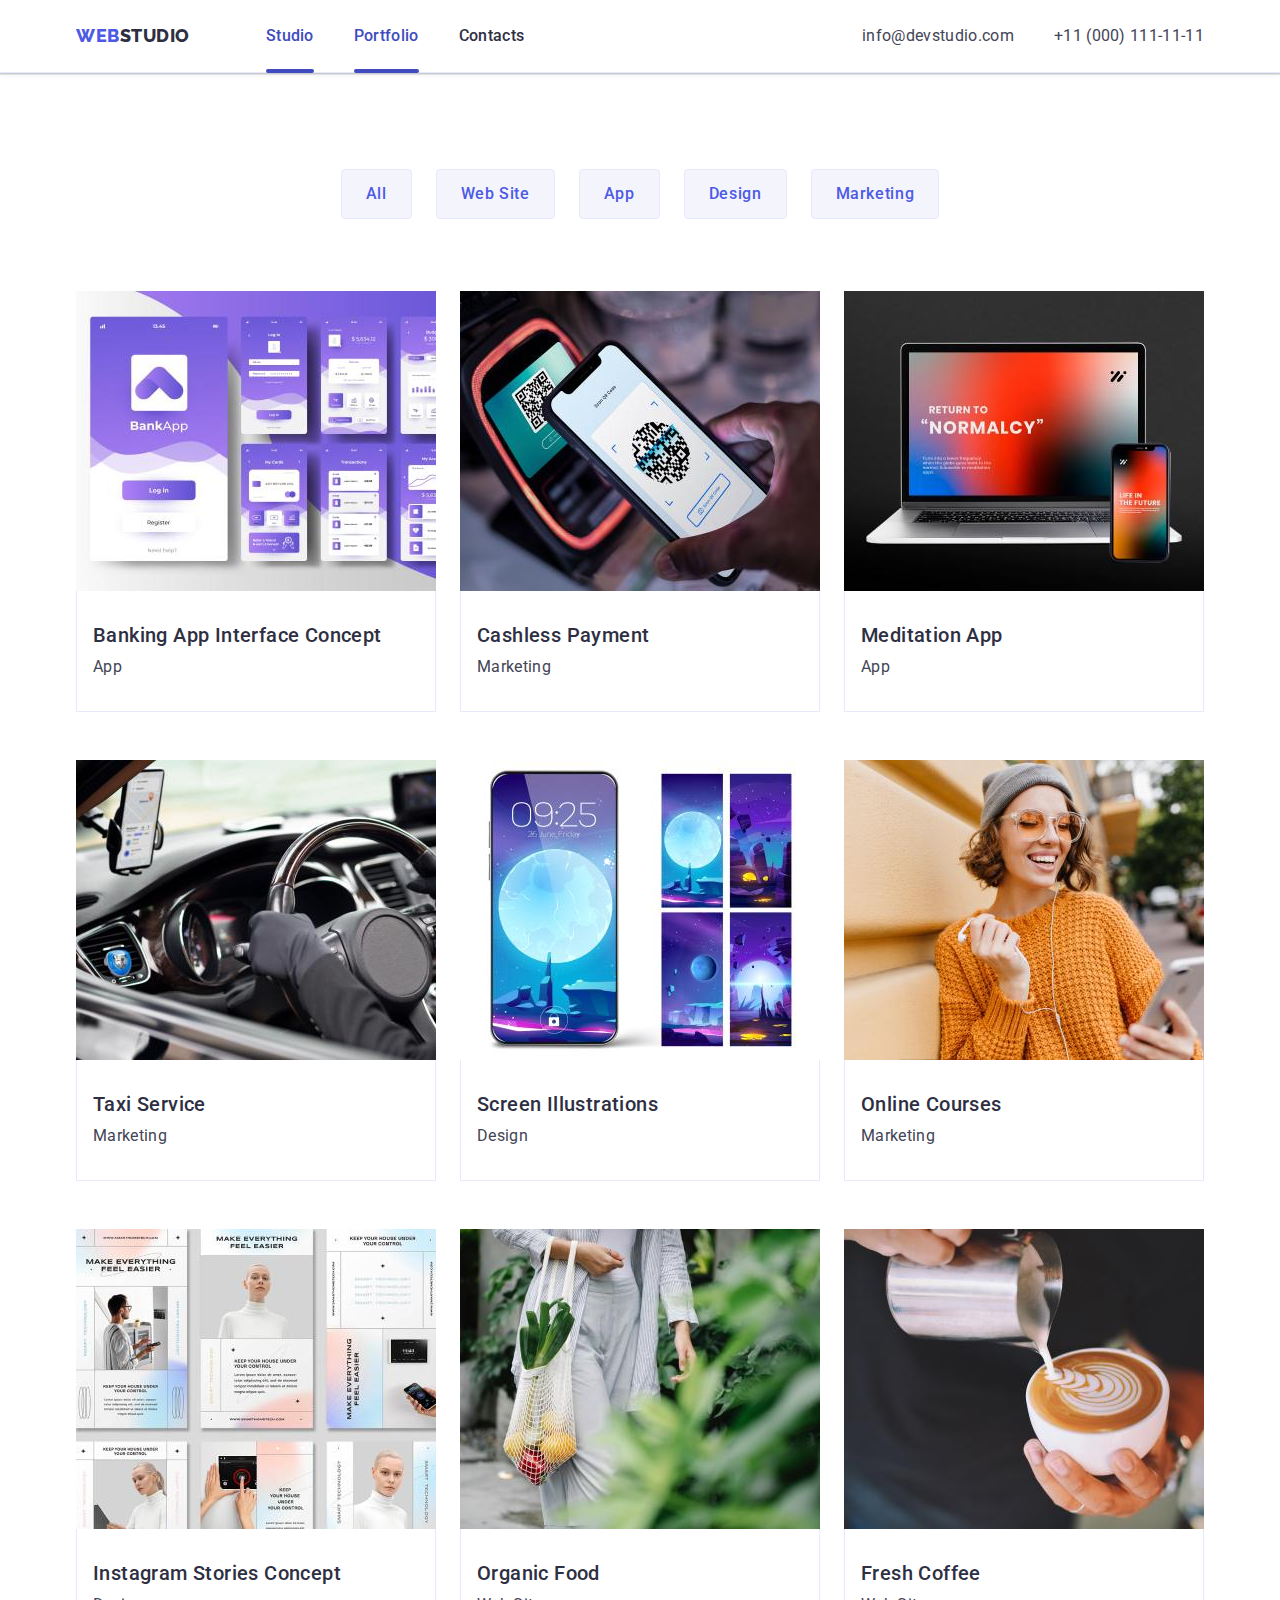
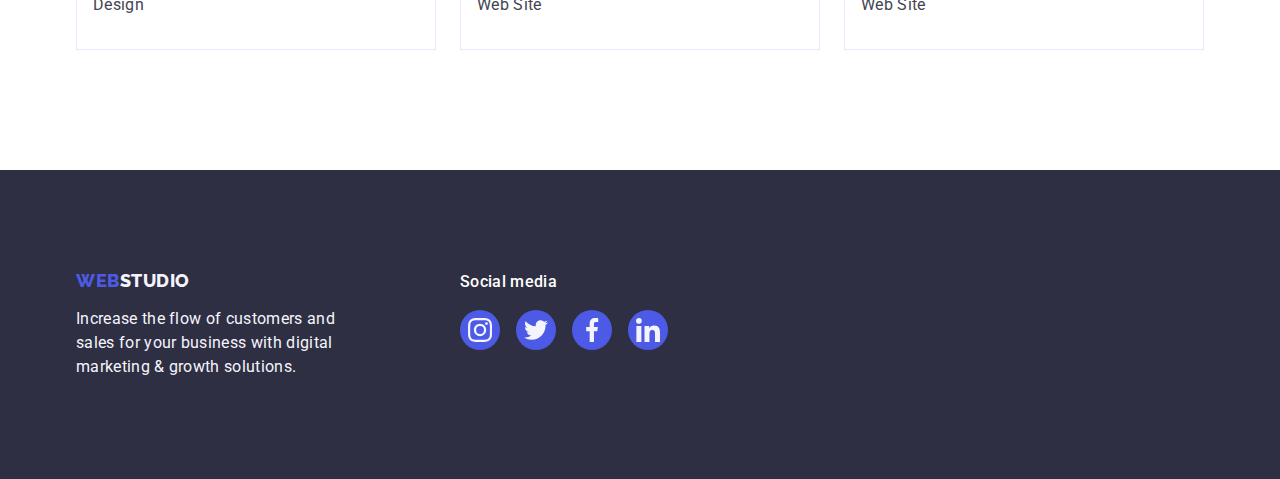
==== commit be37ef55: "5" ====
--- a/portfolio.html
+++ b/portfolio.html
@@ -25,7 +25,9 @@
           </a>
 
           <ul class="header-nav-list list">
-            <li class="header-nav-item"><a href="./index.html" class="nav-link link">Studio</a></li>
+            <li class="header-nav-item"
+              ><a class="nav-link link active" href="./index.html">Studio</a></li
+            >
             <li class="header-nav-item"
               ><a class="nav-link link active" href="./portfolio.html">Portfolio</a></li
             >
--- a/css/styles.css
+++ b/css/styles.css
@@ -17,8 +17,6 @@
     --color-dairy: #fcfcfc;
     --color-bgd: #2e2f42;
 
-    --anim: 250ms cubic-bezier(0.4, 0, 0.2, 1);
-
     /* Fonts */
     --primary-font: 'Roboto', sans-serif;
     --secondary-font: 'Raleway', sans-serif;
@@ -96,7 +94,9 @@
 */
 .header {
     border-bottom: 1px solid #e7e9fc;
-    box-shadow: 0px 2px 1px rgba(46, 47, 66, 0.08), 0px 1px 1px rgba(46, 47, 66, 0.16), 0px 1px 6px rgba(46, 47, 66, 0.08);
+    box-shadow: 0px 2px 1px rgba(46, 47, 66, 0.08),
+        0px 1px 1px rgba(46, 47, 66, 0.16),
+        0px 1px 6px rgba(46, 47, 66, 0.08);
 }
 
 .header-container {
@@ -348,7 +348,9 @@
 
 .team-item {
     background-color: var(--color-white);
-    box-shadow: 0px 1px 6px rgba(46, 47, 66, 0.08), 0px 1px 1px rgba(46, 47, 66, 0.16), 0px 2px 1px rgba(46, 47, 66, 0.08);
+    box-shadow: 0px 1px 6px rgba(46, 47, 66, 0.08),
+        0px 1px 1px rgba(46, 47, 66, 0.16),
+        0px 2px 1px rgba(46, 47, 66, 0.08);
     border-radius: 0px 0px 4px 4px;
 }
 
@@ -424,11 +426,6 @@
     flex-direction: row;
     align-items: flex-start;
     padding: 0px;
-}
-
-.customers-item {
-    transition: border-color 250ms cubic-bezier(0.4, 0, 0.2, 1),
-        color 250ms cubic-bezier(0.4, 0, 0.2, 1);
 }
 
 .customers-link {
@@ -441,6 +438,8 @@
     width: 168px;
     height: 88px;
     fill: var(--color-light-slate);
+    transition: border-color 250ms cubic-bezier(0.4, 0, 0.2, 1),
+        color 250ms cubic-bezier(0.4, 0, 0.2, 1);
 }
 
 å .customers-icons {
@@ -599,7 +598,9 @@
     background-color: var(--color-ocean);
     color: var(--color-white);
     border: 1px solid transparent;
-    box-shadow: 0px 3px 1px rgba(0, 0, 0, 0.1), 0px 2px 1px rgba(0, 0, 0, 0.08), 0px 2px 2px rgba(0, 0, 0, 0.12);
+    box-shadow: 0px 3px 1px rgba(0, 0, 0, 0.1),
+        0px 2px 1px rgba(0, 0, 0, 0.08),
+        0px 2px 2px rgba(0, 0, 0, 0.12);
 }
 
 .portfolio-list {
@@ -628,11 +629,15 @@
 
 .portfolio-link:hover {
     box-shadow:
-        0px 1px 6px rgba(46, 47, 66, 0.08), 0px 1px 1px rgba(46, 47, 66, 0.16), 0px 2px 1px rgba(46, 47, 66, 0.08);
+        0px 1px 6px rgba(46, 47, 66, 0.08),
+        0px 1px 1px rgba(46, 47, 66, 0.16),
+        0px 2px 1px rgba(46, 47, 66, 0.08);
 }
 
 .portfolio-link:focus {
-    box-shadow: 0px 1px 6px rgba(46, 47, 66, 0.08), 0px 1px 1px rgba(46, 47, 66, 0.16), 0px 2px 1px rgba(46, 47, 66, 0.08);
+    box-shadow: 0px 1px 6px rgba(46, 47, 66, 0.08),
+        0px 1px 1px rgba(46, 47, 66, 0.16),
+        0px 2px 1px rgba(46, 47, 66, 0.08);
 }
 
 .portfolio-desc {
@@ -669,12 +674,15 @@
     transform: translateY(0%);
 }
 
+.portfolio-link:focus .overlay-text {
+    transform: translateY(0%);
+}
+
 /**
   |============================
   | Modal window
   |============================
 */
-
 .backdrop {
     position: fixed;
     top: 0;
@@ -682,8 +690,8 @@
     width: 100%;
     height: 100%;
     background: rgba(46, 47, 66, 0.4);
-    z-index: 1;
-    transition: opacity 250ms cubic-bezier(0.4, 0, 0.2, 1), visibility 250ms cubic-bezier(0.4, 0, 0.2, 1);
+    transition: opacity 250ms cubic-bezier(0.4, 0, 0.2, 1),
+        visibility 250ms cubic-bezier(0.4, 0, 0.2, 1);
 }
 
 .backdrop.is-hidden {
@@ -701,9 +709,13 @@
     width: 408px;
     min-height: 576px;
     background: var(--color-dairy);
-    box-shadow: 0px 1px 1px rgba(0, 0, 0, 0.14), 0px 1px 3px rgba(0, 0, 0, 0.12), 0px 2px 1px rgba(0, 0, 0, 0.2);
+    box-shadow: 0px 1px 1px rgba(0, 0, 0, 0.14),
+        0px 1px 3px rgba(0, 0, 0, 0.12),
+        0px 2px 1px rgba(0, 0, 0, 0.2);
     border-radius: 4px;
-    transition: opacity 250ms cubic-bezier(0.4, 0, 0.2, 1), visibility 250ms cubic-bezier(0.4, 0, 0.2, 1);
+    transition: opacity 250ms cubic-bezier(0.4, 0, 0.2, 1),
+        visibility 250ms cubic-bezier(0.4, 0, 0.2, 1),
+        transform 250ms cubic-bezier(0.4, 0, 0.2, 1);
     transition-delay: 300ms;
 }
 
@@ -726,7 +738,8 @@
     background: var(--color-cornflower);
     border: 1px solid rgba(0, 0, 0, 0.1);
     border-radius: 50%;
-    transition: background-color 250ms cubic-bezier(0.4, 0, 0.2, 1), border 250ms cubic-bezier(0.4, 0, 0.2, 1);
+    transition: background-color 250ms cubic-bezier(0.4, 0, 0.2, 1),
+        border 250ms cubic-bezier(0.4, 0, 0.2, 1);
 }
 
 .modal-close-icon {
